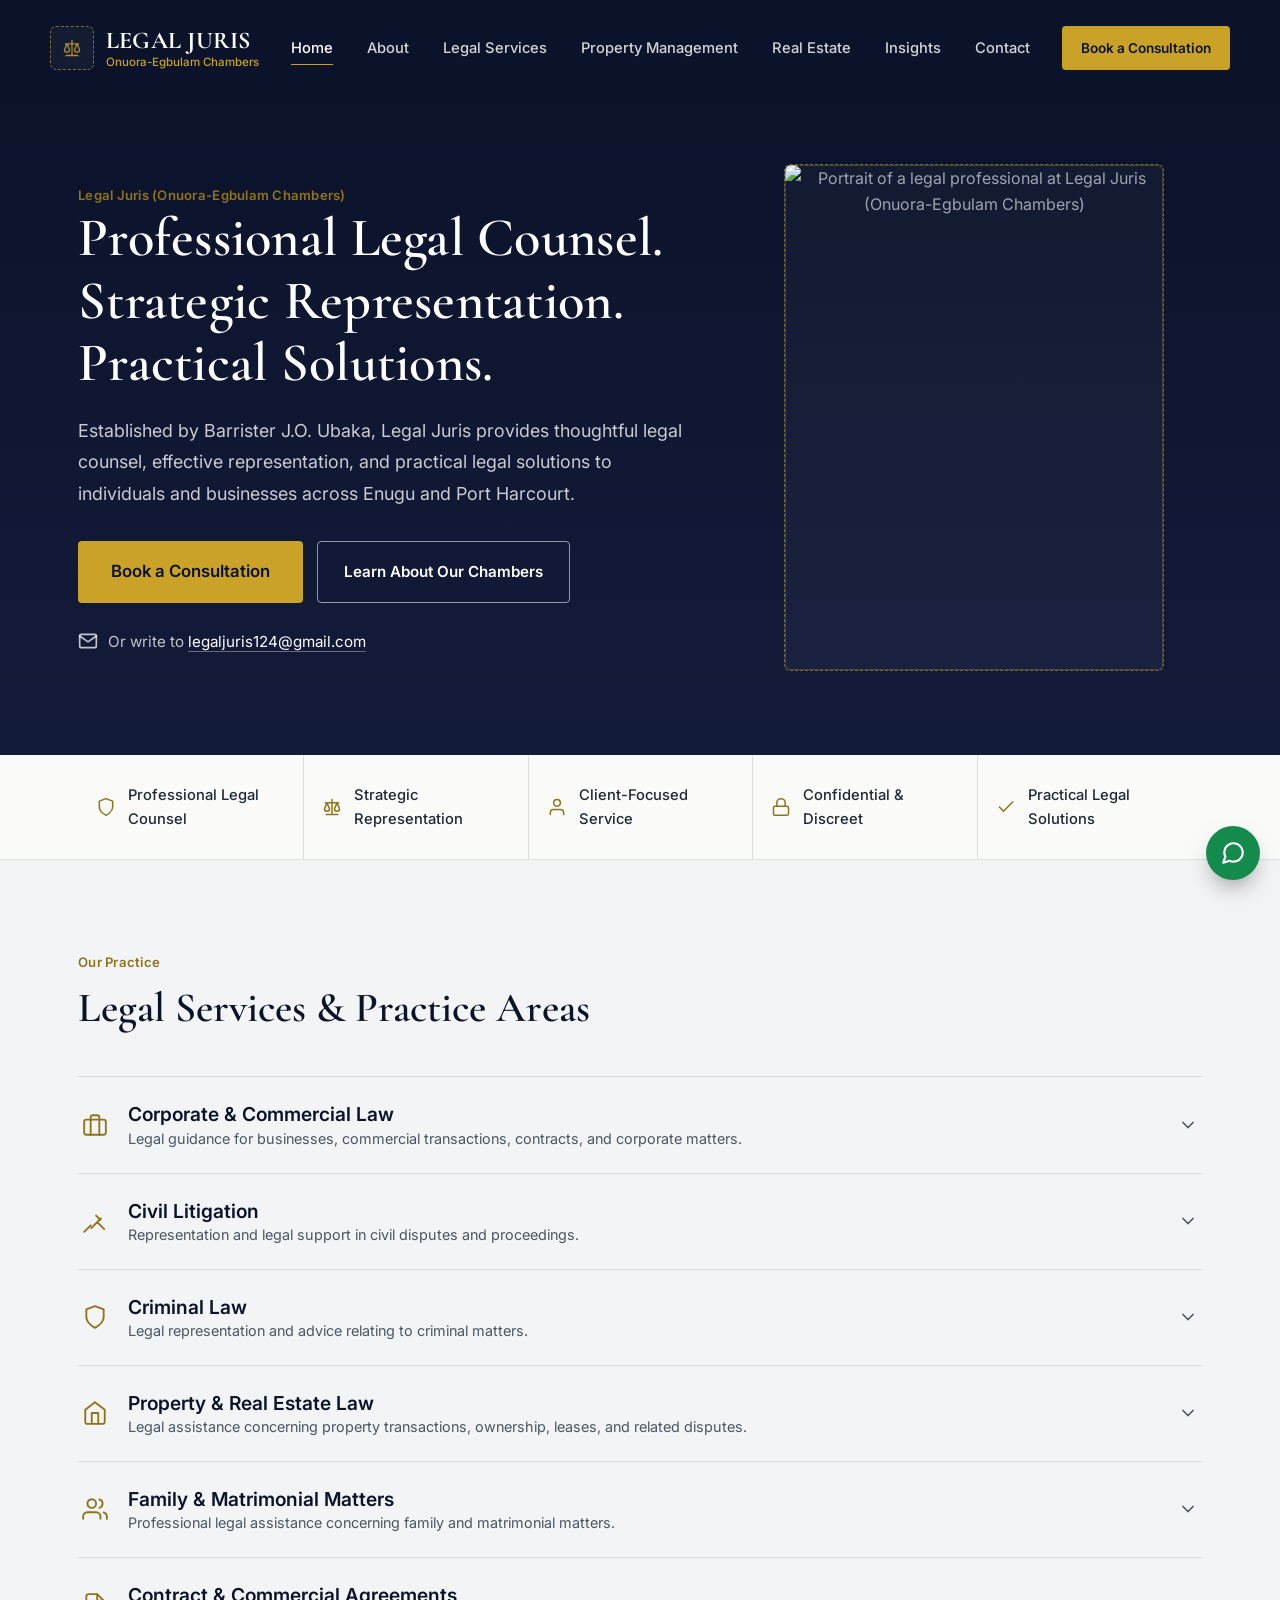
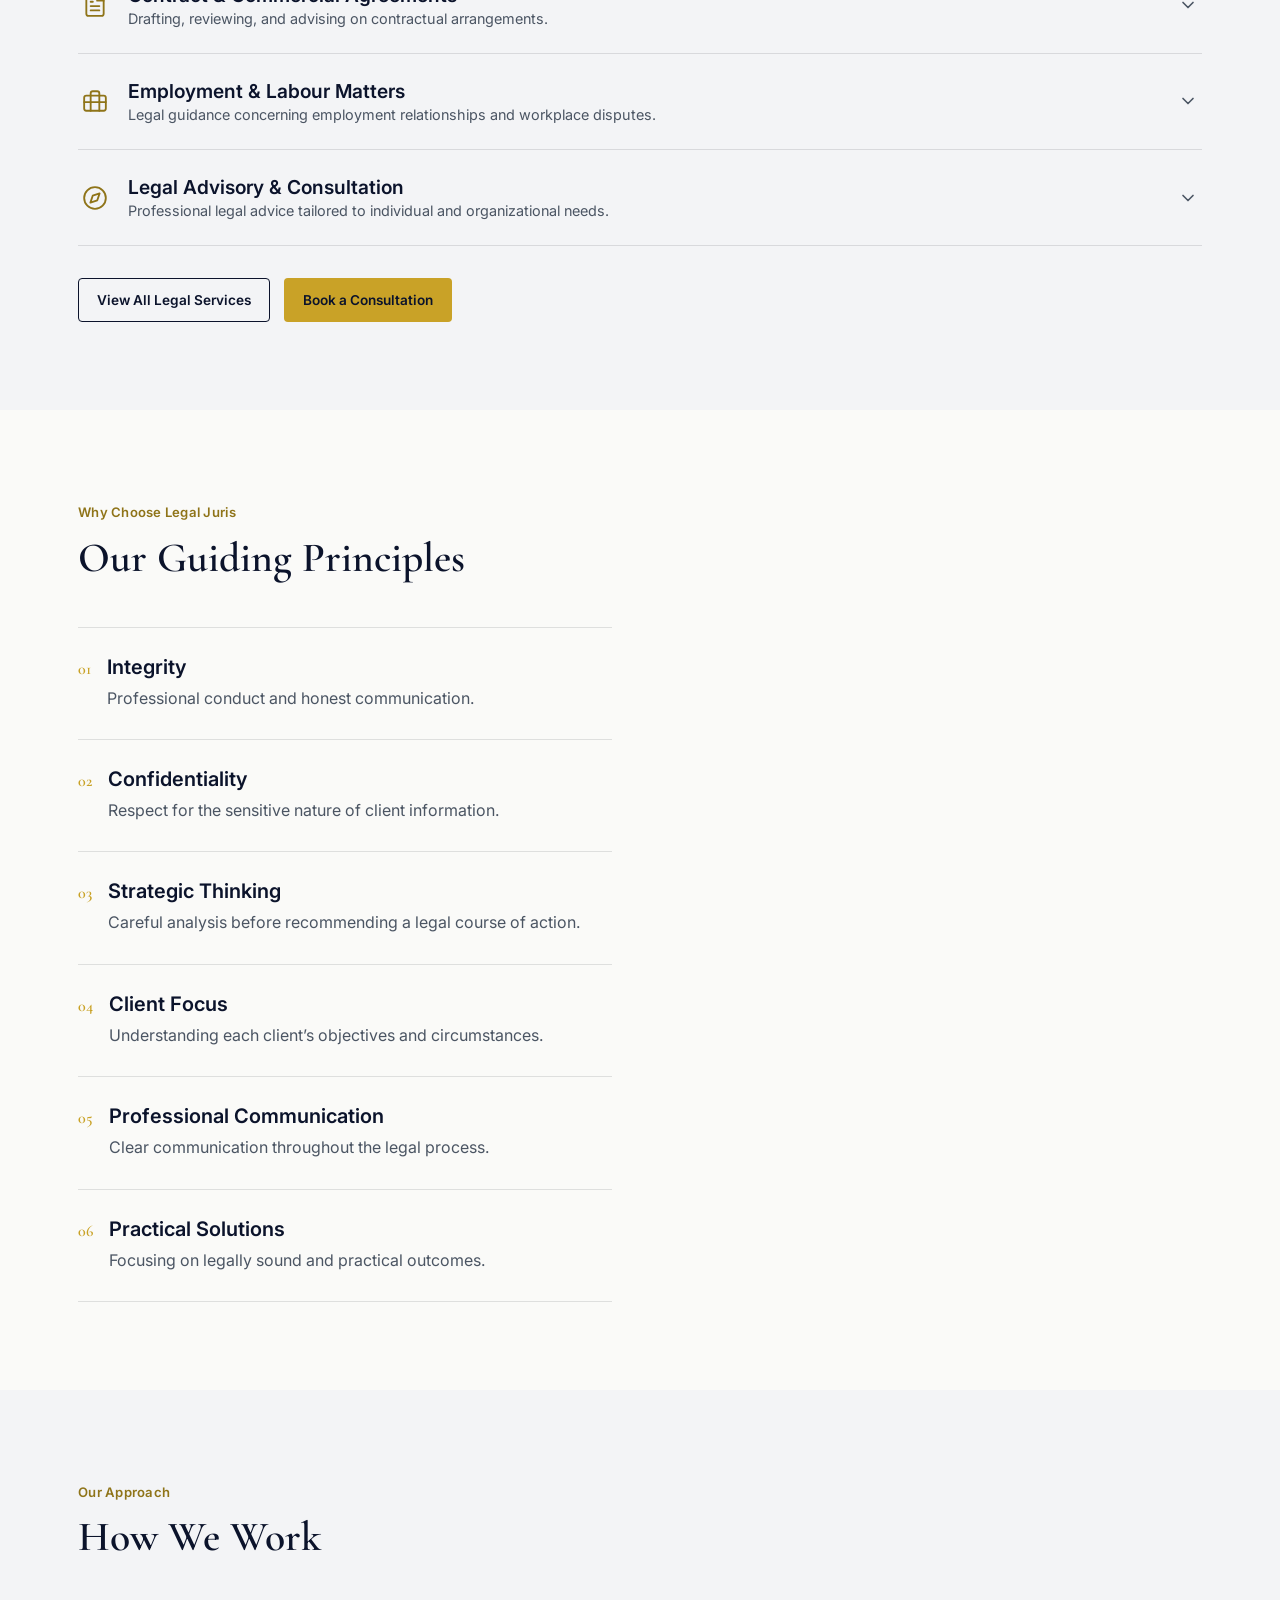
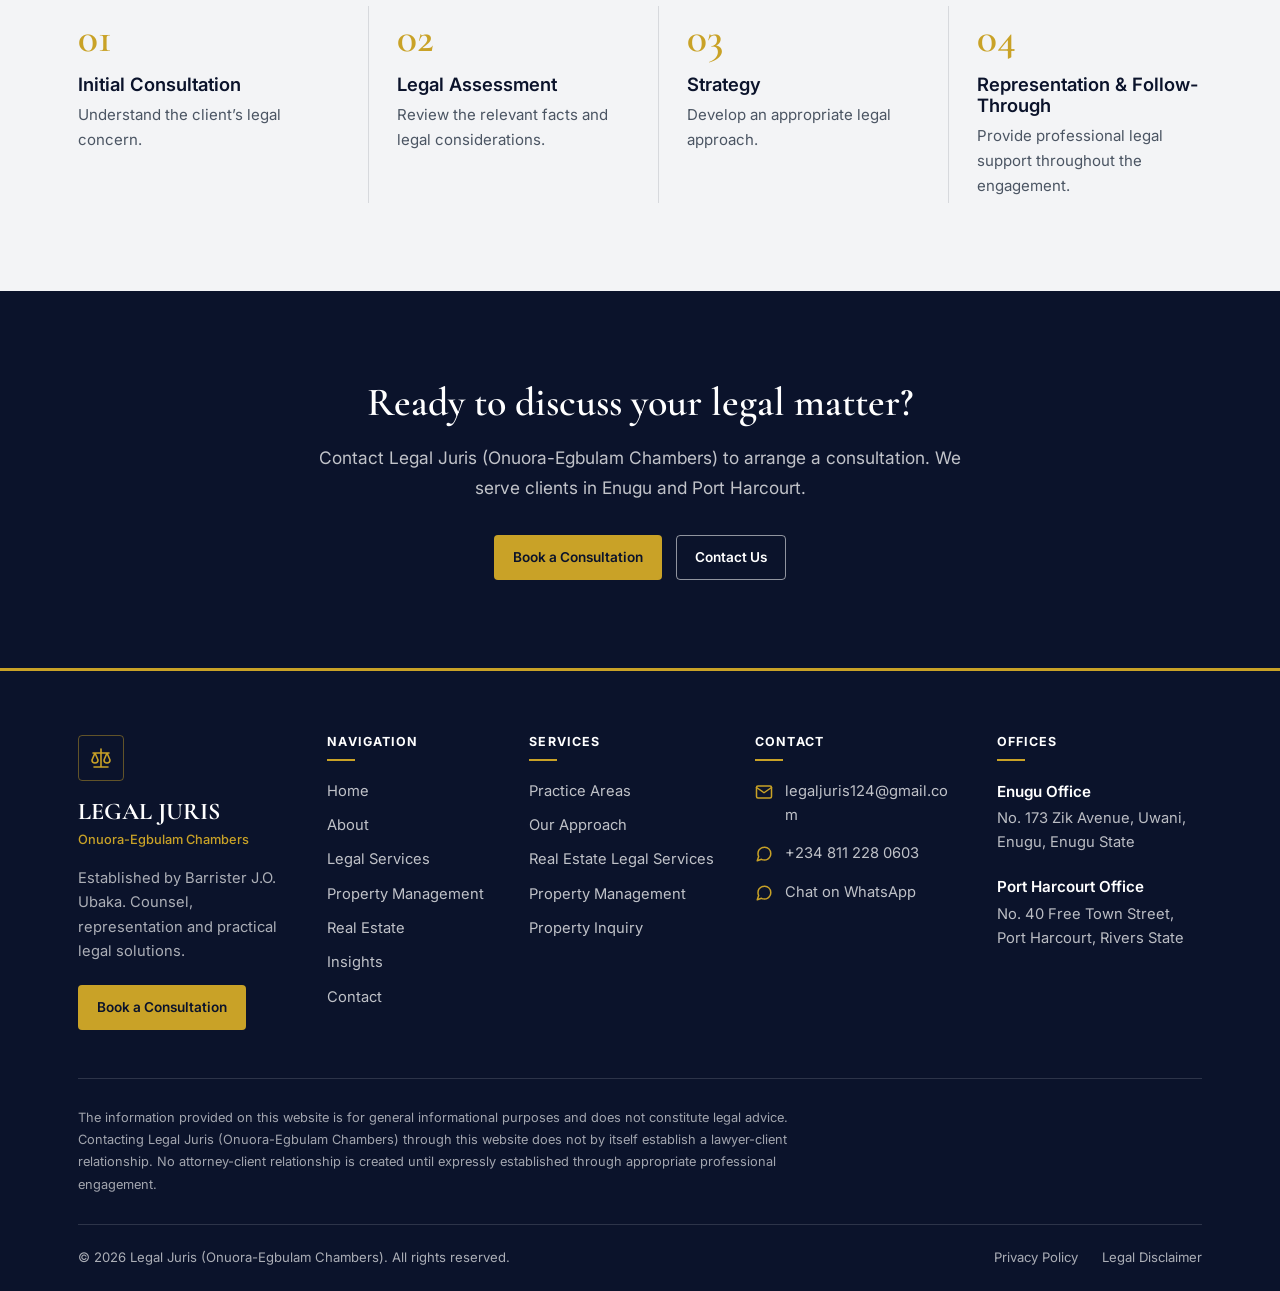
==== index.html @ 04a3dd70 "Initial commit" ====
<!DOCTYPE html>
<html lang="en">
<head>
<meta charset="UTF-8">
<meta name="viewport" content="width=device-width, initial-scale=1.0">
<title>Legal Juris (Onuora-Egbulam Chambers) | Professional Legal Practice by Barrister J.O. Ubaka</title>
<meta name="description" content="Legal Juris (Onuora-Egbulam Chambers), established by Barrister J.O. Ubaka, provides professional legal counsel, strategic representation, and practical legal solutions in Enugu and Port Harcourt.">
<link rel="canonical" href="https://www.example.com/index.html">
<meta property="og:type" content="website">
<meta property="og:title" content="Legal Juris (Onuora-Egbulam Chambers) | Professional Legal Practice">
<meta property="og:description" content="Professional legal counsel, strategic representation, and practical legal solutions. Enugu and Port Harcourt offices.">
<meta property="og:url" content="https://www.example.com/index.html">
<meta property="og:image" content="https://res.cloudinary.com/dtxdhkaqs/image/upload/v1790154562/Barr._J.O_Ubaka_sa1ir5.jpg">
<meta name="theme-color" content="#0B132B">
<link rel="preconnect" href="https://fonts.googleapis.com">
<link rel="preconnect" href="https://fonts.gstatic.com" crossorigin>
<link href="https://fonts.googleapis.com/css2?family=Cormorant+Garamond:wght@500;600;700&family=Inter:wght@400;500;600;700&display=swap" rel="stylesheet">
<link rel="stylesheet" href="styles.css">
</head>
<body data-page="home">

<div id="progress"></div>
<div class="page-transition" id="pageTransition"></div>
<a href="#main" class="btn btn-gold" style="position:fixed; left:12px; top:-60px; z-index:300; transition:top .2s;" id="skipLink">Skip to content</a>

<div id="scrim"></div>
<div id="mobileNav" aria-hidden="true">
  <div class="mclose"><button id="mCloseBtn" aria-label="Close menu">
    <svg viewBox="0 0 24 24" fill="none" stroke="currentColor" stroke-width="2" stroke-linecap="round"><path d="M18 6L6 18M6 6l12 12"/></svg>
  </button></div>
  <nav aria-label="Mobile">
    <a href="index.html" class="mnav-link">Home</a>
    <a href="about.html" class="mnav-link">About</a>
    <a href="legal-services.html" class="mnav-link">Legal Services</a>
    <a href="property-management.html" class="mnav-link">Property Management</a>
    <a href="real-estate.html" class="mnav-link">Real Estate</a>
    <a href="insights.html" class="mnav-link">Insights</a>
    <a href="contact.html" class="mnav-link">Contact</a>
  </nav>
  <a href="contact.html#consultation" class="btn btn-gold btn-block mnav-link">Book a Consultation</a>
</div>

<header id="siteHeader">
  <div class="wrap bar">
    <a href="index.html" class="brand" aria-label="Legal Juris home">
      
      <span class="brand-logo-slot" role="img" aria-label="Chambers logo placeholder">

        <svg viewBox="0 0 24 24" fill="none" stroke="currentColor" stroke-width="1.6" stroke-linecap="round" stroke-linejoin="round" aria-hidden="true"><path d="M12 3v18M5 21h14M4 7h16M6 7l-3 7a3 3 0 0 0 6 0zM18 7l-3 7a3 3 0 0 0 6 0z"/></svg>
      </span>
      <span class="brand-text">
        <span class="name">LEGAL JURIS</span>
        <span class="sub">Onuora-Egbulam Chambers</span>
      </span>
    </a>
    <nav class="primary-nav" aria-label="Main">
      <a href="index.html" data-nav="home">Home</a>
      <a href="about.html" data-nav="about">About</a>
      <a href="legal-services.html" data-nav="practice-areas">Legal Services</a>
      <a href="property-management.html" data-nav="property-management">Property Management</a>
      <a href="real-estate.html" data-nav="real-estate">Real Estate</a>
      <a href="insights.html" data-nav="insights">Insights</a>
      <a href="contact.html" data-nav="contact">Contact</a>
    </nav>
    <div class="header-cta">
      <a href="contact.html#consultation" class="btn btn-gold btn-sm">Book a Consultation</a>
    </div>
    <button class="hamburger" id="menuBtn" aria-label="Open menu" aria-expanded="false" aria-controls="mobileNav">
      <svg viewBox="0 0 24 24" fill="none" stroke="currentColor" stroke-width="2" stroke-linecap="round"><path d="M3 12h18M3 6h18M3 18h18"/></svg>
    </button>
  </div>
</header>

<main id="main" tabindex="-1">

  <!-- ============ HERO ============ -->
  <section class="hero" id="home">
    <div class="wrap">
      <div class="hero-content">
        <span class="eyebrow">Legal Juris (Onuora-Egbulam Chambers)</span>
        <h1>Professional Legal Counsel. Strategic Representation. Practical Solutions.</h1>
        <p class="lede">Established by Barrister J.O. Ubaka, Legal Juris provides thoughtful legal counsel, effective representation, and practical legal solutions to individuals and businesses across Enugu and Port Harcourt.</p>
        <div class="actions">
          <a href="contact.html#consultation" class="btn btn-gold btn-lg">Book a Consultation</a>
          <a href="about.html" class="btn btn-line-light">Learn About Our Chambers</a>
        </div>
        <div class="email-line">
          <svg class="icon" viewBox="0 0 24 24" fill="none" stroke="currentColor" stroke-width="2" stroke-linecap="round" stroke-linejoin="round" aria-hidden="true"><path d="M4 4h16a2 2 0 0 1 2 2v12a2 2 0 0 1-2 2H4a2 2 0 0 1-2-2V6a2 2 0 0 1 2-2z"/><path d="M22 6l-10 7L2 6"/></svg>
          <span>Or write to <a href="mailto:legaljuris124@gmail.com">legaljuris124@gmail.com</a></span>
        </div>
      </div>
      <div class="hero-photo">
        <div class="img-slot" role="img" aria-label="Barrister J.O. Ubaka, Principal Counsel, Legal Juris (Onuora-Egbulam Chambers)">
          <img class="hero-img-lady" src="https://res.cloudinary.com/dtxdhkaqs/image/upload/v1790184445/worker_LegalJ_xxggm1.jpg" alt="Portrait of a legal professional at Legal Juris (Onuora-Egbulam Chambers)" loading="lazy">
        </div>
      </div>
    </div>
  </section>

  <!-- ============ TRUST STRIP ============ -->
  <section class="trust">
    <div class="wrap"></div>
  </section>

  <!-- ============ PRACTICE AREAS ============ -->
  <section class="section-pad bg-alt">
    <div class="wrap">
      <div class="section-head">
        <span class="eyebrow">Our Practice</span>
        <h2>Legal Services & Practice Areas</h2>
      </div>
      <div class="practice-list">
        <div id="practiceList"></div>
      </div>
      <div class="direct-cta" style="margin-top:32px;">
        <a href="legal-services.html" class="btn btn-line-dark btn-sm">View All Legal Services</a>
        <a href="contact.html#consultation" class="btn btn-gold btn-sm">Book a Consultation</a>
      </div>
    </div>
  </section>

  <!-- ============ WHY CHOOSE US ============ -->
  <section class="section-pad">
    <div class="wrap">
      <div class="section-head">
        <span class="eyebrow">Why Choose Legal Juris</span>
        <h2>Our Guiding Principles</h2>
      </div>
      <div class="principles">
        <div id="principlesList"></div>
      </div>
    </div>
  </section>

  <!-- ============ OUR APPROACH ============ -->
  <section class="section-pad bg-alt">
    <div class="wrap">
      <div class="section-head">
        <span class="eyebrow">Our Approach</span>
        <h2>How We Work</h2>
      </div>
      <div class="approach-row" id="approachRow"></div>
    </div>
  </section>

  <!-- ============ CTA BAND ============ -->
  <section class="cta-band section-pad">
    <div class="wrap">
      <h2>Ready to discuss your legal matter?</h2>
      <p class="lede">Contact Legal Juris (Onuora-Egbulam Chambers) to arrange a consultation. We serve clients in Enugu and Port Harcourt.</p>
      <div class="actions">
        <a href="contact.html#consultation" class="btn btn-gold btn-sm">Book a Consultation</a>
        <a href="contact.html" class="btn btn-line-light btn-sm">Contact Us</a>
      </div>
    </div>
  </section>

</main>

<footer aria-labelledby="footerHeading">
  <h2 id="footerHeading" class="sr-only">Legal Juris footer</h2>
  <div class="wrap">
    <div class="footer-grid">

      <div class="f-brand">
        <div class="footer-logo-slot" aria-hidden="true">
          <svg viewBox="0 0 24 24" fill="none" stroke="currentColor" stroke-width="1.6" stroke-linecap="round" stroke-linejoin="round" aria-hidden="true"><path d="M12 3v18M5 21h14M4 7h16M6 7l-3 7a3 3 0 0 0 6 0zM18 7l-3 7a3 3 0 0 0 6 0z"/></svg>
        </div>
        <p class="fname">LEGAL JURIS</p>
        <p class="fsub">Onuora-Egbulam Chambers</p>
        <p class="est">Established by Barrister J.O. Ubaka. Counsel, representation and practical legal solutions.</p>
        <a href="contact.html#consultation" class="btn btn-gold btn-sm">Book a Consultation</a>
      </div>

      <nav class="f-nav" aria-label="Footer navigation">
        <h3 class="fhead">Navigation</h3>
        <ul class="footer-links">
          <li><a href="index.html">Home</a></li>
          <li><a href="about.html">About</a></li>
          <li><a href="legal-services.html">Legal Services</a></li>
          <li><a href="property-management.html">Property Management</a></li>
          <li><a href="real-estate.html">Real Estate</a></li>
          <li><a href="insights.html">Insights</a></li>
          <li><a href="contact.html">Contact</a></li>
        </ul>
      </nav>

      <nav class="f-services" aria-label="Services">
        <h3 class="fhead">Services</h3>
        <ul class="footer-links">
          <li><a href="legal-services.html#practice-areas">Practice Areas</a></li>
          <li><a href="legal-services.html#approach">Our Approach</a></li>
          <li><a href="real-estate.html#real-estate">Real Estate Legal Services</a></li>
          <li><a href="property-management.html#property-management">Property Management</a></li>
          <li><a href="property-management.html#pm-inquiry">Property Inquiry</a></li>
        </ul>
      </nav>

      <div class="f-contact">
        <h3 class="fhead">Contact</h3>
        <p class="footer-contact-item">
          <svg class="icon" viewBox="0 0 24 24" fill="none" stroke="currentColor" stroke-width="2" stroke-linecap="round" stroke-linejoin="round" aria-hidden="true"><path d="M4 4h16a2 2 0 0 1 2 2v12a2 2 0 0 1-2 2H4a2 2 0 0 1-2-2V6a2 2 0 0 1 2-2z"/><path d="M22 6l-10 7L2 6"/></svg>
          <a href="mailto:legaljuris124@gmail.com">legaljuris124@gmail.com</a>
        </p>
        <p class="footer-contact-item">
          <svg class="icon" viewBox="0 0 24 24" fill="none" stroke="currentColor" stroke-width="2" stroke-linecap="round" stroke-linejoin="round" aria-hidden="true"><path d="M21 11.5a8.38 8.38 0 0 1-.9 3.8 8.5 8.5 0 0 1-7.6 4.7 8.38 8.38 0 0 1-3.8-.9L3 21l1.9-5.7a8.38 8.38 0 0 1-.9-3.8 8.5 8.5 0 0 1 4.7-7.6 8.38 8.38 0 0 1 3.8-.9h.5a8.48 8.48 0 0 1 8 8v.5z"/></svg>
          <a href="tel:+2348112280603">+234 811 228 0603</a>
        </p>
        <p class="footer-contact-item">
          <svg class="icon" viewBox="0 0 24 24" fill="none" stroke="currentColor" stroke-width="2" stroke-linecap="round" stroke-linejoin="round" aria-hidden="true"><path d="M21 11.5a8.38 8.38 0 0 1-.9 3.8 8.5 8.5 0 0 1-7.6 4.7 8.38 8.38 0 0 1-3.8-.9L3 21l1.9-5.7a8.38 8.38 0 0 1-.9-3.8 8.5 8.5 0 0 1 4.7-7.6 8.38 8.38 0 0 1 3.8-.9h.5a8.48 8.48 0 0 1 8 8v.5z"/></svg>
          <a href="https://wa.me/2348112280603?text=Hello%20Legal%20Juris%2C%20I%20would%20like%20to%20make%20a%20legal%20enquiry." target="_blank" rel="noopener">Chat on WhatsApp<span class="sr-only"> (opens in a new tab)</span></a>
        </p>
      </div>

      <div class="f-offices">
        <h3 class="fhead">Offices</h3>
        <div class="footer-office">
          <strong>Enugu Office</strong>
          <address>No. 173 Zik Avenue, Uwani,<br>Enugu, Enugu State</address>
        </div>
        <div class="footer-office">
          <strong>Port Harcourt Office</strong>
          <address>No. 40 Free Town Street,<br>Port Harcourt, Rivers State</address>
        </div>
      </div>

    </div>

    <p class="footer-disclaimer">The information provided on this website is for general informational purposes and does not constitute legal advice. Contacting Legal Juris (Onuora-Egbulam Chambers) through this website does not by itself establish a lawyer-client relationship. No attorney-client relationship is created until expressly established through appropriate professional engagement.</p>

    <div class="footer-bottom">
      <span>&copy; <span id="yr">2026</span> Legal Juris (Onuora-Egbulam Chambers). All rights reserved.</span>
      <span class="flinks"><a href="#" data-toast="Privacy Policy coming soon.">Privacy Policy</a><a href="#" data-toast="Legal Disclaimer coming soon.">Legal Disclaimer</a></span>
    </div>
  </div>
</footer>

<a href="https://wa.me/2348112280603?text=Hello%20Legal%20Juris%2C%20I%20would%20like%20to%20make%20a%20legal%20enquiry." target="_blank" rel="noopener" class="fab" aria-label="Chat on WhatsApp (opens in a new tab)">
  <svg viewBox="0 0 24 24" fill="none" stroke="currentColor" stroke-width="2" stroke-linecap="round" stroke-linejoin="round" aria-hidden="true"><path d="M21 11.5a8.38 8.38 0 0 1-.9 3.8 8.5 8.5 0 0 1-7.6 4.7 8.38 8.38 0 0 1-3.8-.9L3 21l1.9-5.7a8.38 8.38 0 0 1-.9-3.8 8.5 8.5 0 0 1 4.7-7.6 8.38 8.38 0 0 1 3.8-.9h.5a8.48 8.48 0 0 1 8 8v.5z"/></svg>
</a>
<button id="toTop" aria-label="Back to top">
  <svg viewBox="0 0 24 24" fill="none" stroke="currentColor" stroke-width="2.2" stroke-linecap="round" stroke-linejoin="round"><path d="M12 19V5M5 12l7-7 7 7"/></svg>
</button>

<div id="toastRoot" aria-live="polite"></div>

<script src="script.js"></script>
</body>
</html>
---- styles.css ----
/* =========================================================
     TOKENS
     ========================================================= */
  :root{
    --navy:#0B132B;
    --navy-2:#131B3A;
    --charcoal:#1F2937;
    --gold:#C9A227;
    --gold-dim:#8f7419;
    --gold-wash:rgba(201,162,39,.12);
    --bg:#FAFAF8;
    --bg-2:#F3F4F6;
    --ink:#111827;
    --ink-soft:#4B5563;
    --white:#FFFFFF;
    --line:rgba(17,24,39,.12);
    --line-on-navy:rgba(255,255,255,.14);
    --shadow:0 18px 40px -22px rgba(11,19,43,.35);
    --radius:4px;
    --maxw:1180px;
    --serif:'Cormorant Garamond', 'Georgia', serif;
    --sans:'Inter', -apple-system, BlinkMacSystemFont, 'Segoe UI', sans-serif;
  }

  /* =========================================================
     RESET & BASE
     ========================================================= */
  *,*::before,*::after{ box-sizing:border-box; }
  html{ scroll-behavior:smooth; }
  body{
    margin:0; background:var(--bg); color:var(--ink); font-family:var(--sans);
    font-size:16px; line-height:1.65; overflow-x:hidden; -webkit-font-smoothing:antialiased;
  }
  img{ max-width:100%; display:block; }
  h1,h2,h3,h4{ font-family:var(--serif); color:var(--navy); font-weight:600; line-height:1.15; margin:0; }
  p{ margin:0; }
  a{ color:inherit; text-decoration:none; }
  ul{ margin:0; padding:0; list-style:none; }
  button{ font-family:inherit; cursor:pointer; }
  input,select,textarea{ font-family:inherit; font-size:1rem; }

  :focus-visible{ outline:2px solid var(--gold); outline-offset:3px; }

  .wrap{ max-width:var(--maxw); margin:0 auto; padding:0 28px; }
  section{ scroll-margin-top:88px; }

  .eyebrow{ font-size:.82rem; color:var(--gold-dim); font-weight:600; letter-spacing:.02em; }
  .lede{ color:var(--ink-soft); font-size:1.08rem; max-width:62ch; line-height:1.75; }
  .hairline{ height:1px; background:var(--line); border:0; margin:0; }
  .rule-gold{ width:52px; height:2px; background:var(--gold); border:0; margin:0; }

  .section-head{ max-width:640px; margin-bottom:44px; }
  .section-head h2{ font-size:clamp(1.9rem,3.4vw,2.6rem); margin-top:10px; }
  .section-pad{ padding:88px 0; }
  .bg-alt{ background:var(--bg-2); }

  /* Buttons */
  .btn{
    display:inline-flex; align-items:center; justify-content:center; gap:9px;
    padding:14px 26px; font-size:.95rem; font-weight:600; border-radius:var(--radius);
    border:1.5px solid transparent; transition:background-color .18s ease, color .18s ease, border-color .18s ease, transform .12s ease;
    white-space:nowrap;
  }
  .btn:active{ transform:translateY(1px); }
  .btn-gold{ background:var(--gold); color:var(--navy); }
  .btn-gold:hover{ background:#dcb43a; }
  .btn-line-light{ border-color:rgba(255,255,255,.55); color:var(--white); }
  .btn-line-light:hover{ background:rgba(255,255,255,.08); border-color:var(--white); }
  .btn-line-dark{ border-color:var(--navy); color:var(--navy); }
  .btn-line-dark:hover{ background:var(--navy); color:var(--white); }
  .btn-navy{ background:var(--navy); color:var(--white); }
  .btn-navy:hover{ background:var(--navy-2); }
  .btn-sm{ padding:10px 18px; font-size:.85rem; }
  .btn-lg{ padding:16px 32px; font-size:1.05rem; }
  .btn-block{ width:100%; }

  /* Icons (inline SVG, thin line style) */
  .icon{ width:20px; height:20px; flex:none; }
  .icon-lg{ width:26px; height:26px; }

  /* =========================================================
     SCROLL PROGRESS
     ========================================================= */
  #progress{ position:fixed; top:0; left:0; height:3px; background:var(--gold); width:0%; z-index:200; transition:width .1s linear; }

  /* =========================================================
     HEADER
     ========================================================= */
  header{
    position:sticky; top:0; z-index:100; background:var(--navy); transition:box-shadow .25s ease;
    min-height:100px;
  }
  header .bar{ display:flex; align-items:center; justify-content:space-between; padding:26px 0; transition:padding .25s ease; }
  header.scrolled{ box-shadow:0 8px 28px -14px rgba(0,0,0,.4); }
  header.scrolled .bar{ padding:14px 0; }

  .brand{ display:flex; align-items:center; gap:12px; line-height:1.1; }
  .brand-text{ display:flex; flex-direction:column; }
  .brand-logo-slot{
    width:44px; height:44px; flex:none; border:1.5px dashed rgba(201,162,39,.6); border-radius:6px;
    display:flex; align-items:center; justify-content:center; background:rgba(255,255,255,.04);
  }
  .brand-logo-slot svg{ width:20px; height:20px; color:var(--gold); opacity:.85; }
  .brand .name{ font-family:var(--serif); font-weight:700; font-size:1.5rem; color:var(--white); letter-spacing:.01em; }
  .brand .sub{ font-size:.72rem; color:var(--gold); margin-top:2px; font-weight:500; }

  nav.primary-nav{ display:none; align-items:center; gap:6px; }
  nav.primary-nav a{
    padding:10px 14px; font-size:.92rem; font-weight:500; color:rgba(255,255,255,.82); border-radius:3px; position:relative;
  }
  nav.primary-nav a:hover{ color:var(--white); }
  nav.primary-nav a.active{ color:var(--white); }
  nav.primary-nav a.active::after{ content:""; position:absolute; left:14px; right:14px; bottom:5px; height:1.5px; background:var(--gold); }

  .header-cta{ display:none; align-items:center; gap:12px; }

  .hamburger{
    display:flex; align-items:center; justify-content:center; width:42px; height:42px;
    background:transparent; border:1.5px solid rgba(255,255,255,.35); border-radius:3px; color:var(--white);
  }
  .hamburger svg{ width:20px; height:20px; }

  @media (min-width:1000px){
    nav.primary-nav{ display:flex; }
    .header-cta{ display:flex; }
    .hamburger{ display:none; }
  }

  /* Mobile nav panel */
  #mobileNav{
    position:fixed; inset:0 0 0 auto; width:min(340px,86vw); background:var(--navy); z-index:150;
    transform:translateX(100%); transition:transform .3s ease; padding:28px 26px; overflow-y:auto;
  }
  #mobileNav.open{ transform:translateX(0); }
  #mobileNav .mclose{ display:flex; justify-content:flex-end; }
  #mobileNav .mclose button{ background:none; border:0; color:var(--white); width:38px; height:38px; }
  #mobileNav a{ display:block; padding:16px 2px; color:var(--white); font-size:1.05rem; border-bottom:1px solid var(--line-on-navy); }
  #mobileNav a.btn{ display:flex; margin-top:22px; padding:14px 26px; border-bottom:0; font-size:.95rem; }
  #mobileNav a.btn-gold{ color:var(--navy); }
  #scrim{ position:fixed; inset:0; background:rgba(11,19,43,.55); z-index:140; opacity:0; pointer-events:none; transition:opacity .25s ease; }
  #scrim.show{ opacity:1; pointer-events:auto; }

  /* =========================================================
     HERO
     ========================================================= */
  .hero{
    background:linear-gradient(180deg, var(--navy) 0%, var(--navy-2) 100%);
    color:var(--white); padding:64px 0 84px;
  }
  .hero .wrap{ display:grid; grid-template-columns:1fr; gap:52px; align-items:center; }
  .hero h1{ color:var(--white); font-size:clamp(2.3rem,5vw,3.4rem); letter-spacing:.005em; }
  .hero .lede{ color:rgba(255,255,255,.78); margin-top:20px; font-size:1.12rem; }
  .hero .actions{ display:flex; flex-wrap:wrap; gap:14px; margin-top:32px; }
  .hero .email-line{ margin-top:26px; display:flex; align-items:center; gap:10px; color:rgba(255,255,255,.75); font-size:.95rem; }
  .hero .email-line a{ color:var(--white); border-bottom:1px solid rgba(255,255,255,.35); }
  .hero .email-line a:hover{ border-color:var(--gold); color:var(--gold); }

  .img-slot{
    border:1.5px dashed rgba(201,162,39,.55); border-radius:6px; background:rgba(255,255,255,.03);
    display:flex; align-items:center; justify-content:center; text-align:center; padding:32px;
    color:rgba(255,255,255,.6);
  }
  .hero .img-slot{ aspect-ratio:3/4; max-width:380px; margin:0 auto; position:relative; padding:0; display:block; }
  .hero .img-slot::before{ content:""; position:absolute; inset:0; border:1px solid rgba(201,162,39,.3); border-radius:6px; pointer-events:none; }
  .hero .img-slot > img{ width:100%; height:100%; object-fit:cover; object-position:center; display:block; border-radius:6px; }

  .img-slot .slot-label{ font-family:var(--serif); font-size:1.15rem; font-weight:600; color:var(--gold); }
  .img-slot .slot-sub{ font-size:.82rem; margin-top:10px; max-width:24ch; line-height:1.5; }
  .img-slot .icon-lg{ margin:0 auto 12px; color:var(--gold); opacity:.85; }

  @media (min-width:860px){
    .hero .wrap{ grid-template-columns:1.15fr .85fr; }
  }

  /* =========================================================
     TRUST STRIP
     ========================================================= */
  .trust{ background:var(--bg); border-bottom:1px solid var(--line); }
  .trust .wrap{ display:grid; grid-template-columns:1fr; }
  .trust-item{ display:flex; align-items:center; gap:12px; padding:24px 0; }
  .trust-item .icon{ color:var(--gold-dim); }
  .trust-item span{ font-size:.92rem; font-weight:500; color:var(--charcoal); }
  @media (min-width:760px){
    .trust .wrap{ grid-template-columns:repeat(5,1fr); }
    .trust-item{ padding:28px 18px; border-left:1px solid var(--line); justify-content:flex-start; }
    .trust-item:first-child{ border-left:0; }
  }

  /* =========================================================
      ABOUT — with beautifully framed bookshelf image
      ========================================================= */
  .about-grid{ display:grid; grid-template-columns:1fr; gap:48px; align-items:center; }

  .about-photo{
    position:relative;
    max-width:360px;
    width:100%;
    margin:0 auto;
    isolation:isolate;
  }

  /* Modern gold frame — centered around the image */
  .about-photo::before{
    content:"";
    position:absolute;
    inset:16px;
    border:1px solid var(--gold);
    border-radius:12px;
    z-index:0;
    pointer-events:none;
    transition:transform .5s cubic-bezier(.2,.7,.2,1), box-shadow .5s ease;
    box-shadow: 0 8px 24px -8px rgba(201,162,39,.2);
  }
  .about-photo:hover::before{
    transform:translate(-5px, -5px);
    box-shadow:0 12px 32px -10px rgba(201,162,39,.3);
  }

  /* Subtle serif "LJ" monogram centered behind the image */
  .about-photo::after{
    content:"LJ";
    position:absolute;
    inset:0;
    display:flex;
    align-items:center;
    justify-content:center;
    font-family:var(--serif);
    font-size:10rem;
    font-weight:700;
    color:var(--gold);
    opacity:.04;
    letter-spacing:-.05em;
    line-height:1;
    z-index:0;
    pointer-events:none;
    user-select:none;
  }

  .about-photo .img-slot{
    position:relative;
    z-index:1;
    aspect-ratio:4/5;
    padding:0;
    border:2px solid rgba(255,255,255,.1);
    background:var(--navy);
    overflow:hidden;
    border-radius:6px;
    box-shadow:
      0 1px 0 rgba(255,255,255,.5) inset,
      0 30px 60px -35px rgba(11,19,43,.55),
      0 10px 24px -16px rgba(11,19,43,.4);
  }

  .about-photo .img-slot img{
    width:100%;
    height:100%;
    object-fit:cover;
    object-position:center;
    display:block;
    transition:transform .8s cubic-bezier(.2,.7,.2,1);
    filter:saturate(1.05) contrast(1.03);
  }
  .about-photo:hover .img-slot img{
    transform:scale(1.04);
  }

  /* Modern gradient hairline inset frame */
  .about-photo .img-slot::before{
    content:"";
    position:absolute;
    inset:0;
    border:1px solid;
    border-image:linear-gradient(135deg, rgba(201,162,39,.45) 0%, rgba(201,162,39,.1) 50%, rgba(201,162,39,.45) 100%) 1;
    border-radius:5px;
    pointer-events:none;
    z-index:3;
  }

  /* Soft gold gradient at the bottom for premium depth */
  .about-photo .img-slot::after{
    content:"";
    position:absolute;
    inset:auto 0 0 0;
    height:36%;
    background:linear-gradient(180deg, rgba(11,19,43,0) 0%, rgba(11,19,43,.42) 100%);
    pointer-events:none;
    z-index:2;
  }

  @media (max-width:640px){
    .about-photo::before{ inset:14px; }
    .about-photo::after{ font-size:7rem; }
  }

  .about-copy .lede{ margin-top:18px; }
  .quality-row{ display:flex; flex-wrap:wrap; gap:0 26px; margin-top:28px; }
  .quality-row span{ font-size:.88rem; font-weight:600; color:var(--charcoal); padding:8px 0; position:relative; }
  .quality-row span:not(:last-child)::after{ content:"·"; color:var(--gold); margin-left:26px; position:absolute; }

  @media (min-width:900px){
    .about-grid{ grid-template-columns:.9fr 1.1fr; gap:80px; }
  }

  /* =========================================================
     PRINCIPAL COUNSEL — portrait of Barrister J.O. Ubaka
     ========================================================= */
  .principal-grid{ display:grid; grid-template-columns:1fr; gap:56px; align-items:center; }

  .principal-photo{
    position:relative;
    max-width:340px;
    width:100%;
    margin:0 auto;
    isolation:isolate;
  }

  /* Gold arch outline behind the portrait */
  .principal-photo::before{
    content:"";
    position:absolute;
    inset:-16px;
    border:1.5px solid rgba(201,162,39,.6);
    border-radius:50% 50% 8px 8px / 14% 14% 8px 8px;
    z-index:0;
    pointer-events:none;
  }

  /* Gold accent bar under the portrait */
  .principal-photo::after{
    content:"";
    position:absolute;
    left:50%; bottom:-30px;
    transform:translateX(-50%);
    width:52px; height:2px;
    background:var(--gold);
    z-index:2;
  }

  .principal-photo .img-slot{
    position:relative;
    z-index:1;
    aspect-ratio:3/4;
    padding:0;
    border:0;
    background:var(--navy);
    overflow:hidden;
    border-radius:50% 50% 6px 6px / 12% 12% 6px 6px;
    box-shadow:
      0 40px 70px -35px rgba(11,19,43,.55),
      0 15px 30px -18px rgba(11,19,43,.35);
  }

  .principal-photo .img-slot img{
    width:100%;
    height:100%;
    object-fit:cover;
    object-position:center;
    display:block;
    transition:transform 1s cubic-bezier(.2,.7,.2,1);
  }
  .principal-photo:hover .img-slot img{
    transform:scale(1.04);
  }

  /* Soft navy gradient at the bottom for depth */
  .principal-photo .img-slot::after{
    content:"";
    position:absolute;
    inset:auto 0 0 0;
    height:34%;
    background:linear-gradient(180deg, rgba(11,19,43,0) 0%, rgba(11,19,43,.3) 100%);
    pointer-events:none;
    z-index:2;
  }

  .principal-copy h3{ font-size:clamp(1.6rem,3vw,2.1rem); }
  .principal-copy .role{ color:var(--gold-dim); font-weight:600; font-size:.95rem; margin-top:6px; display:block; }
  .principal-copy .lede{ margin-top:18px; }
  .principal-tags{ display:flex; flex-wrap:wrap; gap:10px; margin-top:26px; }
  .principal-tags span{
    font-size:.82rem; font-weight:600; color:var(--navy); border:1px solid var(--line); border-radius:100px; padding:7px 16px;
  }
  @media (min-width:900px){
    .principal-grid{ grid-template-columns:.7fr 1.3fr; gap:64px; }
  }

  /* =========================================================
     PRACTICE AREAS
     ========================================================= */
  .practice-list{ border-top:1px solid var(--line); }
  .practice-item{ border-bottom:1px solid var(--line); }
  .practice-trigger{
    width:100%; background:none; border:0; display:flex; align-items:center; gap:20px;
    padding:26px 4px; text-align:left; color:var(--ink);
  }
  .practice-trigger .icon{ color:var(--gold-dim); flex:none; }
  .practice-trigger .ptxt{ flex:1; }
  .practice-trigger h3{ font-size:1.2rem; font-family:var(--sans); font-weight:600; color:var(--navy); }
  .practice-trigger .pdesc{ font-size:.9rem; color:var(--ink-soft); margin-top:4px; }
  .practice-trigger .chev{ transition:transform .25s ease; color:var(--ink-soft); flex:none; }
  .practice-item.open .practice-trigger .chev{ transform:rotate(180deg); }
  .practice-item.open .practice-trigger h3{ color:var(--gold-dim); }
  .practice-panel{ max-height:0; overflow:hidden; transition:max-height .3s ease; }
  .practice-panel-in{ padding:0 4px 30px 56px; }
  .practice-panel-in p{ color:var(--ink-soft); max-width:62ch; line-height:1.7; }
  .practice-actions{ display:flex; flex-wrap:wrap; gap:12px; margin-top:18px; }

  /* =========================================================
     WHY CHOOSE US
     ========================================================= */
  .principles{ display:grid; grid-template-columns:1fr; }
  .principle{ padding:28px 0; border-top:1px solid var(--line); display:grid; grid-template-columns:1fr; gap:6px; }
  .principle:last-child{ border-bottom:1px solid var(--line); }
  .principle .pnum{ font-family:var(--serif); color:var(--gold); font-size:1rem; font-weight:600; }
  .principle h3{ font-size:1.25rem; font-family:var(--sans); font-weight:600; }
  .principle p{ color:var(--ink-soft); max-width:56ch; }
  @media (min-width:760px){
    .principles{ grid-template-columns:1fr 1fr; column-gap:56px; }
    .principle{ grid-template-columns:auto 1fr; align-items:baseline; column-gap:16px; }
    .principle .pnum{ grid-row:1/3; }
  }

  /* =========================================================
     OUR APPROACH
     ========================================================= */
  .approach-row{ display:grid; grid-template-columns:1fr; gap:0; position:relative; }
  .approach-step{
    padding:34px 0 34px 0; border-top:1px solid var(--line); opacity:0; transform:translateY(14px);
    transition:opacity .55s ease, transform .55s ease;
  }
  .approach-step.in{ opacity:1; transform:none; }
  .approach-step .num{ font-family:var(--serif); font-size:2.6rem; color:var(--gold); font-weight:600; line-height:1; }
  .approach-step h3{ font-size:1.15rem; font-family:var(--sans); font-weight:600; margin-top:14px; }
  .approach-step p{ color:var(--ink-soft); margin-top:8px; font-size:.94rem; }
  @media (min-width:900px){
    .approach-row{ grid-template-columns:repeat(4,1fr); column-gap:36px; }
    .approach-step{ border-top:0; border-left:1px solid var(--line); padding:4px 0 4px 28px; }
    .approach-step:first-child{ border-left:0; padding-left:0; }
  }

  /* =========================================================
     INSIGHTS
     ========================================================= */
  .insights-grid{ display:grid; grid-template-columns:1fr; gap:1px; background:var(--line); border:1px solid var(--line); }
  .insight-card{ background:var(--bg); padding:34px; display:flex; flex-direction:column; }
  .insight-card .kicker{ font-size:.8rem; color:var(--gold-dim); font-weight:600; }
  .insight-card h3{ font-size:1.3rem; margin-top:12px; }
  .insight-card p{ color:var(--ink-soft); margin-top:12px; flex:1; font-size:.94rem; }
  .insight-card .read{ margin-top:20px; font-size:.9rem; font-weight:600; color:var(--navy); border:0; background:none; padding:0; text-align:left; }
  .insight-card .read:hover{ color:var(--gold-dim); }
  @media (min-width:860px){ .insights-grid{ grid-template-columns:repeat(3,1fr); } }

  /* =========================================================
     FAQ
     ========================================================= */
  .faq-item{ border-bottom:1px solid var(--line); }
  .faq-item:first-child{ border-top:1px solid var(--line); }
  .faq-q{
    width:100%; background:none; border:0; display:flex; align-items:center; justify-content:space-between;
    gap:20px; padding:22px 2px; text-align:left; color:var(--navy); font-size:1.02rem; font-weight:600;
  }
  .faq-q .plus{ position:relative; width:18px; height:18px; flex:none; }
  .faq-q .plus::before, .faq-q .plus::after{ content:""; position:absolute; background:var(--gold-dim); }
  .faq-q .plus::before{ left:0; top:8px; width:18px; height:1.6px; }
  .faq-q .plus::after{ left:8px; top:0; width:1.6px; height:18px; transition:transform .25s ease; }
  .faq-item.open .plus::after{ transform:rotate(90deg); }
  .faq-a{ max-height:0; overflow:hidden; transition:max-height .3s ease; }
  .faq-a-in{ padding:0 2px 22px; color:var(--ink-soft); max-width:66ch; line-height:1.7; }

  /* =========================================================
     CONSULTATION CTA BAND
     ========================================================= */
  .cta-band{ background:var(--navy); color:var(--white); text-align:center; }
  .cta-band h2{ color:var(--white); font-size:clamp(1.8rem,3.6vw,2.5rem); max-width:760px; margin:0 auto; }
  .cta-band .lede{ color:rgba(255,255,255,.75); margin:18px auto 0; text-align:center; }
  .cta-band .actions{ display:flex; flex-wrap:wrap; justify-content:center; gap:14px; margin-top:32px; }

  /* =========================================================
     CONSULTATION FORM
     ========================================================= */
  .form-grid{ display:grid; grid-template-columns:1fr; gap:20px; }
  @media (min-width:700px){ .form-grid{ grid-template-columns:1fr 1fr; } .form-grid .full{ grid-column:1/-1; } }
  .field label{ display:block; font-size:.85rem; font-weight:600; color:var(--navy); margin-bottom:7px; }
  .field .req{ color:var(--gold-dim); }
  .field input, .field select, .field textarea{
    width:100%; border:1.5px solid var(--line); border-radius:3px; padding:13px 14px; background:var(--white); color:var(--ink);
  }
  .field input:focus, .field select:focus, .field textarea:focus{ outline:none; border-color:var(--gold); box-shadow:0 0 0 3px var(--gold-wash); }
  .field textarea{ resize:vertical; min-height:110px; }
  .field.error input, .field.error select, .field.error textarea{ border-color:#B91C1C; }
  .field .err-msg{ display:none; font-size:.78rem; color:#B91C1C; margin-top:6px; }
  .field.error .err-msg{ display:block; }
  .form-disclaimer{ font-size:.82rem; color:var(--ink-soft); line-height:1.6; background:var(--bg-2); border-left:3px solid var(--gold); padding:16px 18px; margin-top:8px; }
  .consult-panel{ background:var(--white); border:1px solid var(--line); padding:clamp(28px,4vw,48px); box-shadow:var(--shadow); }

  /* =========================================================
     CONTACT & OFFICES
     ========================================================= */
  .contact-top{ display:grid; grid-template-columns:1fr; gap:40px; margin-bottom:56px; }
  .contact-actions{ display:flex; flex-wrap:wrap; gap:14px; margin-top:22px; }
  @media (min-width:860px){ .contact-top{ grid-template-columns:1fr 1fr; align-items:start; } }

  .contact-form-panel{
    background:var(--white); border:1px solid var(--line); border-top:3px solid var(--gold);
    padding:clamp(26px,4vw,40px); box-shadow:var(--shadow); margin-bottom:48px;
  }
  .contact-form-panel h3{ font-size:1.4rem; }
  .offices{ display:grid; grid-template-columns:1fr; gap:24px; }
  @media (min-width:760px){ .offices{ grid-template-columns:1fr 1fr; } }
  .office-card{ background:var(--white); border:1px solid var(--line); border-top:3px solid var(--gold); padding:32px; }
  .office-card .oicon{ color:var(--gold-dim); }
  .office-card h3{ font-size:1.35rem; margin-top:14px; }
  .office-card address{ font-style:normal; color:var(--ink-soft); margin-top:8px; line-height:1.6; }
  .office-card .actions{ display:flex; flex-wrap:wrap; gap:10px; margin-top:22px; }

  .map-slot{
    margin-top:40px; border:1.5px dashed var(--line); border-radius:4px; background:var(--bg-2);
    padding:48px 24px; text-align:center; color:var(--ink-soft);
  }
  .map-slot .icon-lg{ color:var(--gold-dim); margin:0 auto 10px; }
  .map-slot strong{ display:block; color:var(--navy); font-size:.95rem; }
  .map-slot span{ font-size:.85rem; display:block; margin-top:6px; }

  /* =========================================================
     PROPERTY MANAGEMENT / REAL ESTATE — shared components
     ========================================================= */
  .pm-grid{ display:grid; grid-template-columns:1fr; gap:1px; background:var(--line); border:1px solid var(--line); }
  .pm-card{ background:var(--bg); padding:30px; }
  .pm-card .icon-lg{ color:var(--gold-dim); }
  .pm-card h3{ font-size:1.1rem; font-family:var(--sans); font-weight:600; color:var(--navy); margin-top:14px; }
  .pm-card p{ color:var(--ink-soft); font-size:.92rem; margin-top:8px; line-height:1.65; }
  @media (min-width:700px){ .pm-grid{ grid-template-columns:repeat(2,1fr); } }
  @media (min-width:1000px){ .pm-grid{ grid-template-columns:repeat(3,1fr); } }

  .check-grid{ display:grid; grid-template-columns:1fr; gap:16px; margin-top:30px; }
  .check-grid div{ display:flex; align-items:flex-start; gap:10px; font-size:.92rem; font-weight:500; color:var(--charcoal); }
  .check-grid svg{ color:var(--gold-dim); flex:none; margin-top:2px; }
  @media (min-width:700px){ .check-grid{ grid-template-columns:1fr 1fr; column-gap:32px; } }

  .cat-row{ display:flex; flex-wrap:wrap; gap:12px; margin-top:26px; }
  .cat-row span{ font-size:.85rem; font-weight:600; color:var(--navy); border:1px solid var(--line); border-radius:100px; padding:10px 20px; background:var(--white); }

  .process-row{ display:grid; grid-template-columns:1fr; gap:0; }
  .process-row .approach-step{ padding:34px 0; border-top:1px solid var(--line); opacity:0; transform:translateY(14px); transition:opacity .55s ease, transform .55s ease; }
  .process-row .approach-step.in{ opacity:1; transform:none; }
  @media (min-width:760px){
    .process-row{ grid-template-columns:repeat(3,1fr); column-gap:36px; }
    .process-row .approach-step{ border-top:0; border-left:1px solid var(--line); padding:4px 0 4px 28px; }
    .process-row .approach-step:nth-child(3n+1){ border-left:0; padding-left:0; }
  }

  .pm-note{ font-size:.86rem; color:var(--ink-soft); background:var(--bg-2); border-left:3px solid var(--gold); padding:14px 18px; margin-top:28px; max-width:64ch; line-height:1.6; }

  .direct-cta{ display:flex; flex-wrap:wrap; gap:14px; margin-top:26px; }

  /* =========================================================
     FOOTER
     ========================================================= */
  .sr-only{ position:absolute; width:1px; height:1px; margin:-1px; padding:0; overflow:hidden; clip:rect(0 0 0 0); white-space:nowrap; border:0; }

  footer{ background:var(--navy); color:rgba(255,255,255,.74); border-top:3px solid var(--gold); font-size:.92rem; line-height:1.65; }
  footer a{ transition:color .18s ease; }
  footer a:hover{ color:var(--gold); }

  .footer-grid{ display:grid; grid-template-columns:1fr 1fr; gap:40px 28px; padding:64px 0 48px; border-bottom:1px solid var(--line-on-navy); }
  .f-brand, .f-contact, .f-offices{ grid-column:1 / -1; }
  .f-brand{ max-width:420px; }

  .footer-logo-slot{
    width:46px; height:46px; display:grid; place-items:center; margin-bottom:18px;
    border:1px solid rgba(201,162,39,.45); border-radius:var(--radius); color:var(--gold);
  }
  .footer-logo-slot svg{ width:24px; height:24px; }
  .footer-logo-slot img{ width:100%; height:100%; object-fit:contain; }
  .f-brand .fname{ font-family:var(--serif); color:var(--white); font-size:1.5rem; font-weight:700; line-height:1.1; }
  .f-brand .fsub{ color:var(--gold); font-size:.8rem; font-weight:500; margin-top:4px; }
  .f-brand .est{ margin-top:16px; color:rgba(255,255,255,.66); max-width:34ch; }
  .f-brand .btn{ margin-top:22px; }

  .footer-grid .fhead{
    font-family:var(--sans); font-size:.78rem; font-weight:700; letter-spacing:.09em; text-transform:uppercase;
    color:var(--white); margin-bottom:18px; padding-bottom:12px; position:relative;
  }
  .footer-grid .fhead::after{ content:""; position:absolute; left:0; bottom:0; width:28px; height:2px; background:var(--gold); }

  .footer-links li + li{ margin-top:10px; }
  .footer-links a{ display:inline-block; }
  @media (min-width:1024px){ .footer-links a{ white-space:nowrap; } }

  .footer-contact-item{ display:flex; align-items:flex-start; gap:12px; }
  .footer-contact-item + .footer-contact-item{ margin-top:14px; }
  .footer-contact-item .icon{ width:18px; height:18px; margin-top:4px; color:var(--gold); }
  .footer-contact-item a{ overflow-wrap:anywhere; }

  .footer-office + .footer-office{ margin-top:20px; }
  .footer-office strong{ display:block; color:var(--white); font-weight:600; font-size:.95rem; }
  .footer-office address{ font-style:normal; margin-top:2px; color:rgba(255,255,255,.72); }

  .footer-disclaimer{
    padding:28px 0; max-width:96ch;
    font-size:.8rem; line-height:1.75; color:rgba(255,255,255,.62);
  }
  .footer-bottom{
    display:flex; flex-wrap:wrap; justify-content:space-between; align-items:center; gap:10px 24px;
    border-top:1px solid var(--line-on-navy); padding:22px 0; font-size:.82rem; color:rgba(255,255,255,.66);
  }
  .footer-bottom .flinks{ display:flex; flex-wrap:wrap; gap:8px 24px; }

  @media (max-width:1279px){
    .footer-bottom{ padding-bottom:88px; }   /* keep clear of the floating WhatsApp button */
  }
  @media (min-width:640px){
    .footer-grid{ gap:44px 40px; }
    .f-contact, .f-offices{ grid-column:auto; }
  }
  @media (min-width:1024px){
    .footer-grid{ grid-template-columns:1.35fr 1.05fr 1.2fr 1.3fr 1.3fr; gap:48px 36px; }
    .f-brand{ grid-column:auto; }
  }

  /* =========================================================
     FLOATING ACTIONS, TOASTS & PAGE TRANSITION
     ========================================================= */
  .fab{
    position:fixed; right:20px; bottom:20px; width:54px; height:54px; border-radius:50%;
    display:grid; place-items:center; background:#148a4c; color:#fff; z-index:90;
    box-shadow:0 12px 26px -10px rgba(0,0,0,.55); transition:transform .2s ease, background-color .2s ease;
  }
  .fab svg{ width:26px; height:26px; }
  .fab:hover{ background:#0f7340; transform:translateY(-2px); }

  #toTop{
    position:fixed; right:27px; bottom:86px; width:40px; height:40px; border-radius:50%; z-index:90;
    display:grid; place-items:center; background:var(--navy); color:var(--gold); border:1px solid var(--gold);
    opacity:0; visibility:hidden; transform:translateY(8px);
    transition:opacity .25s ease, transform .25s ease, visibility .25s, background-color .2s ease, color .2s ease;
  }
  #toTop svg{ width:18px; height:18px; }
  #toTop.show{ opacity:1; visibility:visible; transform:none; }
  #toTop:hover{ background:var(--gold); color:var(--navy); }

  #toastRoot{
    position:fixed; left:50%; bottom:92px; transform:translateX(-50%); z-index:250;
    display:flex; flex-direction:column; gap:10px; width:min(92vw,520px); pointer-events:none;
  }
  .toast{
    pointer-events:auto; background:var(--navy-2); color:var(--white); font-size:.9rem; line-height:1.55;
    padding:14px 18px; border:1px solid var(--line-on-navy); border-left:3px solid var(--gold);
    border-radius:var(--radius); box-shadow:0 18px 40px -16px rgba(0,0,0,.6); animation:toast-in .28s ease both;
  }
  @keyframes toast-in{ from{ opacity:0; transform:translateY(10px); } to{ opacity:1; transform:none; } }
  @media (min-width:640px){ #toastRoot{ bottom:28px; } }

  .page-transition{ position:fixed; inset:0; background:var(--navy); opacity:0; pointer-events:none; z-index:240; transition:opacity .28s ease; }
  .page-transition.show{ opacity:1; }

  body.is-animating-out{ overflow:hidden; }

  @media (prefers-reduced-motion:reduce){
    .fab, #toTop, .toast, .page-transition, footer a{ transition:none; animation:none; }
  }
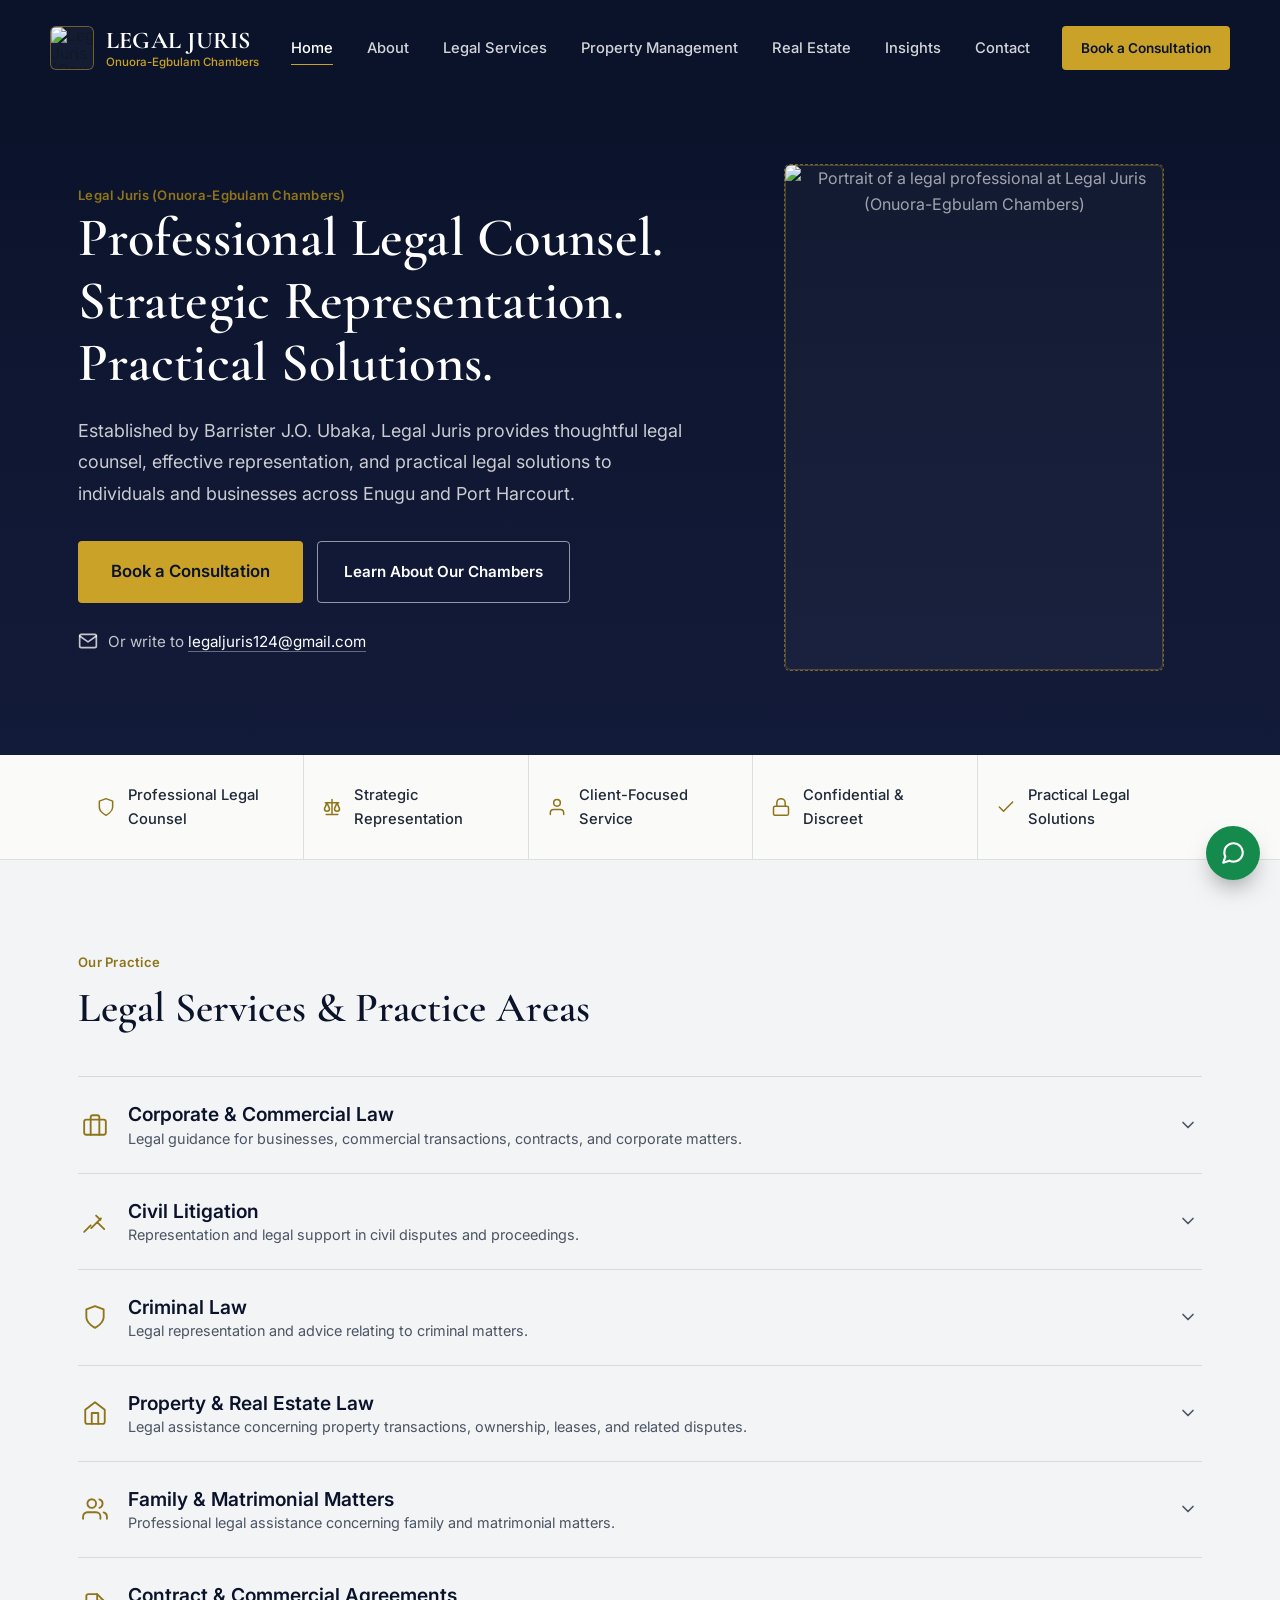
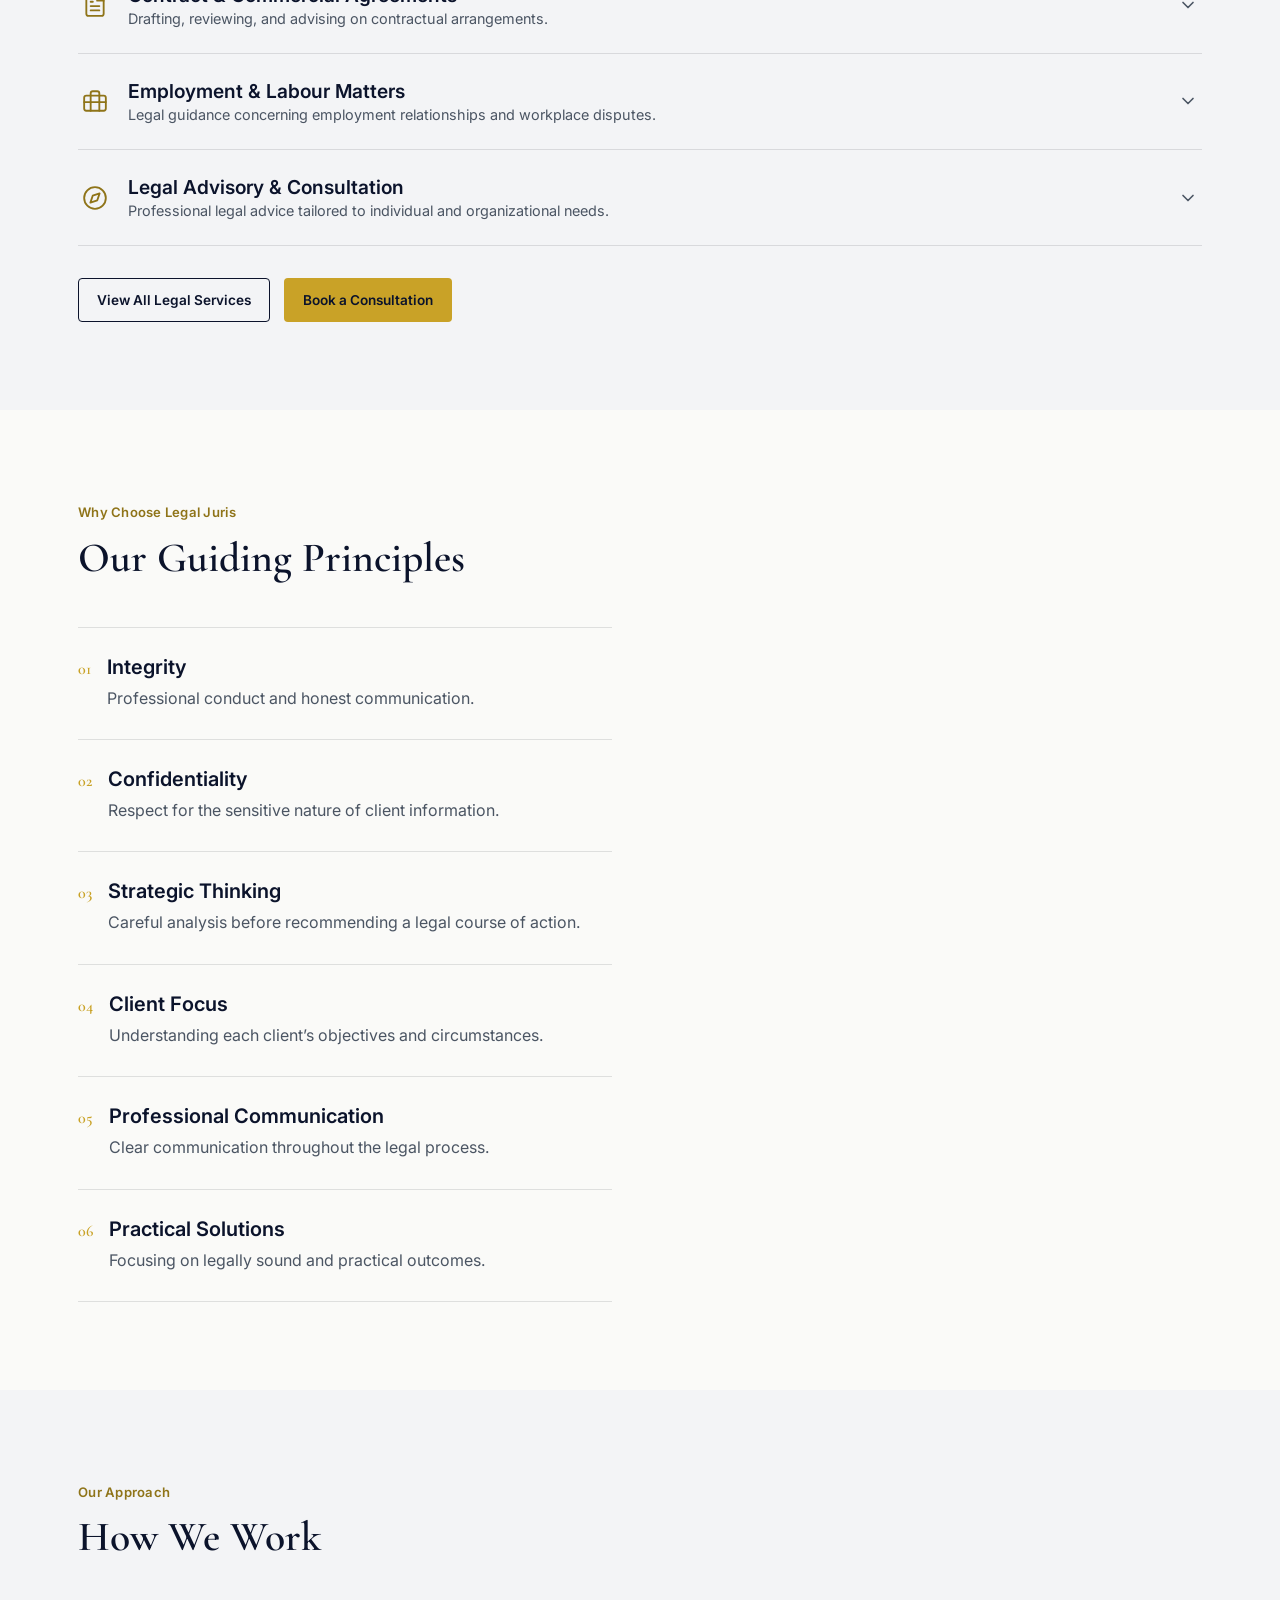
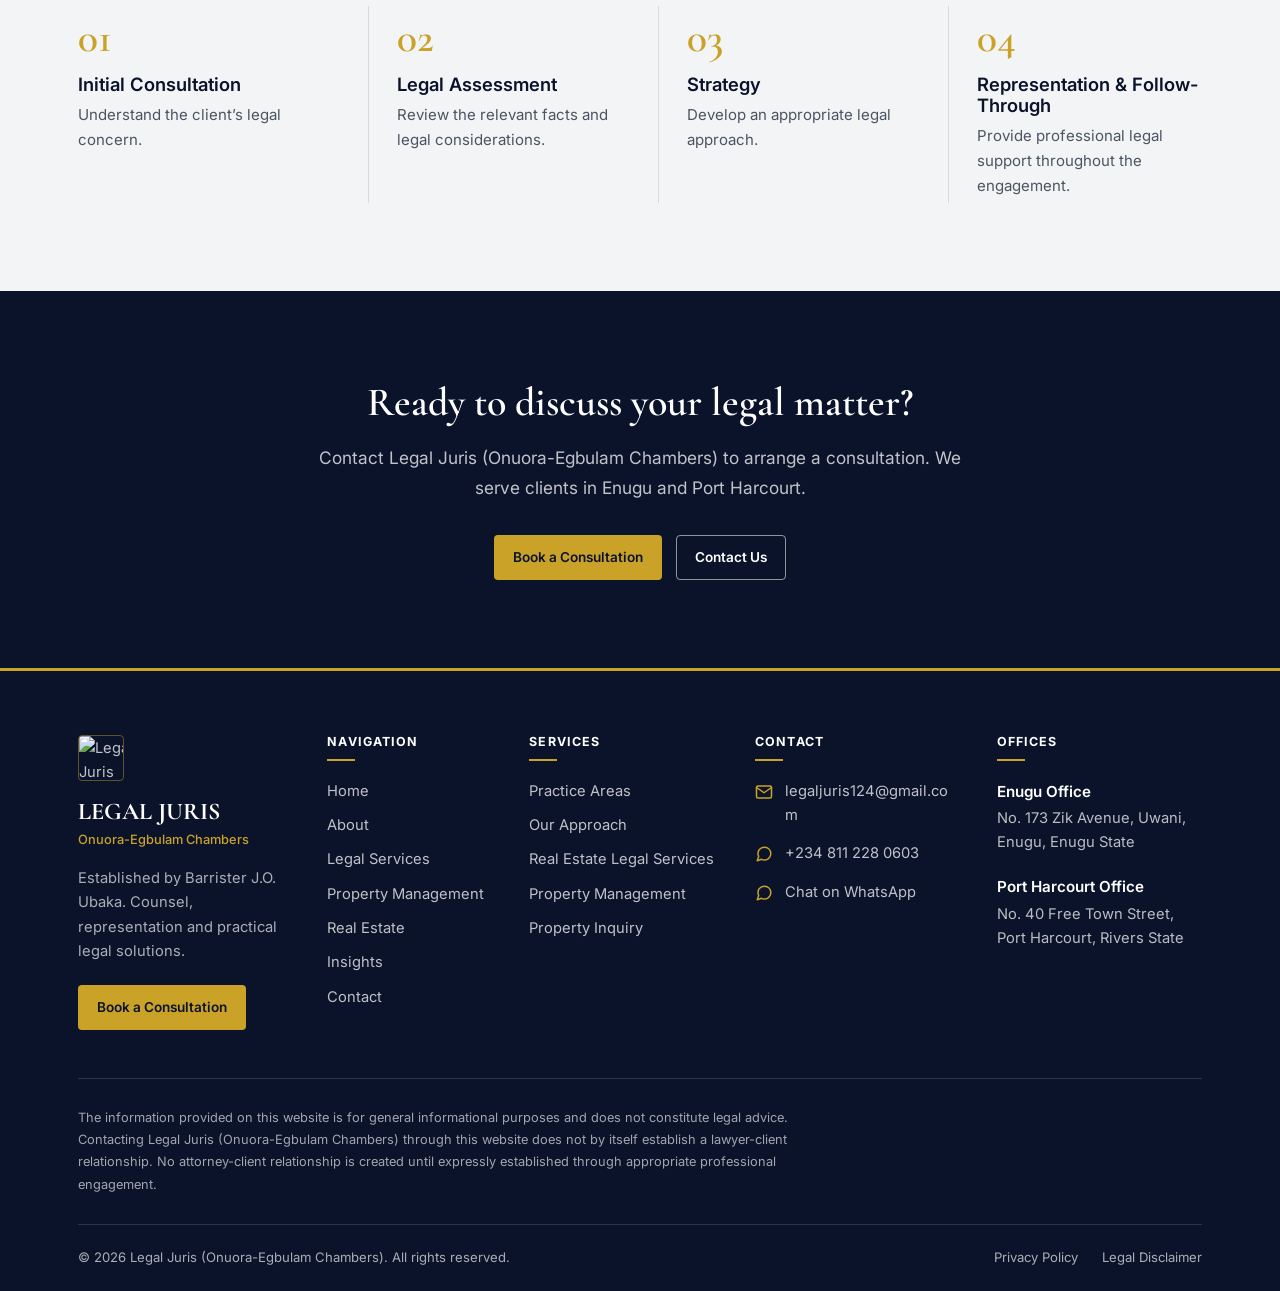
==== commit d1d73a5e: "added logo" ====
--- a/index.html
+++ b/index.html
@@ -10,7 +10,7 @@
 <meta property="og:title" content="Legal Juris (Onuora-Egbulam Chambers) | Professional Legal Practice">
 <meta property="og:description" content="Professional legal counsel, strategic representation, and practical legal solutions. Enugu and Port Harcourt offices.">
 <meta property="og:url" content="https://www.example.com/index.html">
-<meta property="og:image" content="https://res.cloudinary.com/dtxdhkaqs/image/upload/v1790154562/Barr._J.O_Ubaka_sa1ir5.jpg">
+<meta property="og:image" content="https://res.cloudinary.com/dtxdhkaqs/image/upload/v1790154377/legal_juris_portrait_kpsmwk.jpg">
 <meta name="theme-color" content="#0B132B">
 <link rel="preconnect" href="https://fonts.googleapis.com">
 <link rel="preconnect" href="https://fonts.gstatic.com" crossorigin>
@@ -46,7 +46,7 @@
       
       <span class="brand-logo-slot" role="img" aria-label="Chambers logo placeholder">
 
-        <svg viewBox="0 0 24 24" fill="none" stroke="currentColor" stroke-width="1.6" stroke-linecap="round" stroke-linejoin="round" aria-hidden="true"><path d="M12 3v18M5 21h14M4 7h16M6 7l-3 7a3 3 0 0 0 6 0zM18 7l-3 7a3 3 0 0 0 6 0z"/></svg>
+        <img src="https://res.cloudinary.com/dtxdhkaqs/image/upload/v1790518043/legal-juris-crest_lubbqf.png" alt="Legal Juris (Onuora-Egbulam Chambers) crest" loading="lazy">
       </span>
       <span class="brand-text">
         <span class="name">LEGAL JURIS</span>
@@ -164,7 +164,7 @@
 
       <div class="f-brand">
         <div class="footer-logo-slot" aria-hidden="true">
-          <svg viewBox="0 0 24 24" fill="none" stroke="currentColor" stroke-width="1.6" stroke-linecap="round" stroke-linejoin="round" aria-hidden="true"><path d="M12 3v18M5 21h14M4 7h16M6 7l-3 7a3 3 0 0 0 6 0zM18 7l-3 7a3 3 0 0 0 6 0z"/></svg>
+          <img src="https://res.cloudinary.com/dtxdhkaqs/image/upload/v1790518043/legal-juris-crest_lubbqf.png" alt="Legal Juris (Onuora-Egbulam Chambers) crest" loading="lazy">
         </div>
         <p class="fname">LEGAL JURIS</p>
         <p class="fsub">Onuora-Egbulam Chambers</p>
--- a/styles.css
+++ b/styles.css
@@ -59,7 +59,10 @@
     display:inline-flex; align-items:center; justify-content:center; gap:9px;
     padding:14px 26px; font-size:.95rem; font-weight:600; border-radius:var(--radius);
     border:1.5px solid transparent; transition:background-color .18s ease, color .18s ease, border-color .18s ease, transform .12s ease;
-    white-space:nowrap;
+    white-space:nowrap; min-width:0; max-width:100%;
+  }
+  @media (max-width:600px){
+    .btn{ white-space:normal; width:100%; }
   }
   .btn:active{ transform:translateY(1px); }
   .btn-gold{ background:var(--gold); color:var(--navy); }
@@ -97,10 +100,10 @@
   .brand{ display:flex; align-items:center; gap:12px; line-height:1.1; }
   .brand-text{ display:flex; flex-direction:column; }
   .brand-logo-slot{
-    width:44px; height:44px; flex:none; border:1.5px dashed rgba(201,162,39,.6); border-radius:6px;
-    display:flex; align-items:center; justify-content:center; background:rgba(255,255,255,.04);
-  }
-  .brand-logo-slot svg{ width:20px; height:20px; color:var(--gold); opacity:.85; }
+    width:44px; height:44px; flex:none; border:1.5px solid rgba(201,162,39,.5); border-radius:6px;
+    display:grid; place-items:center; background:rgba(255,255,255,.04); overflow:hidden;
+  }
+  .brand-logo-slot img{ width:100%; height:100%; object-fit:contain; display:block; }
   .brand .name{ font-family:var(--serif); font-weight:700; font-size:1.5rem; color:var(--white); letter-spacing:.01em; }
   .brand .sub{ font-size:.72rem; color:var(--gold); margin-top:2px; font-weight:500; }
 
@@ -312,6 +315,7 @@
     width:100%;
     margin:0 auto;
     isolation:isolate;
+    overflow:hidden;
   }
 
   /* Gold arch outline behind the portrait */
@@ -537,8 +541,8 @@
   .check-grid svg{ color:var(--gold-dim); flex:none; margin-top:2px; }
   @media (min-width:700px){ .check-grid{ grid-template-columns:1fr 1fr; column-gap:32px; } }
 
-  .cat-row{ display:flex; flex-wrap:wrap; gap:12px; margin-top:26px; }
-  .cat-row span{ font-size:.85rem; font-weight:600; color:var(--navy); border:1px solid var(--line); border-radius:100px; padding:10px 20px; background:var(--white); }
+.cat-row{ display:flex; flex-wrap:wrap; gap:12px; margin-top:26px; }
+  .cat-row span{ font-size:.85rem; font-weight:600; color:var(--navy); border:1px solid var(--line); border-radius:100px; padding:10px 20px; background:var(--white); max-width:100%; overflow-wrap:anywhere; }
 
   .process-row{ display:grid; grid-template-columns:1fr; gap:0; }
   .process-row .approach-step{ padding:34px 0; border-top:1px solid var(--line); opacity:0; transform:translateY(14px); transition:opacity .55s ease, transform .55s ease; }
@@ -568,10 +572,9 @@
 
   .footer-logo-slot{
     width:46px; height:46px; display:grid; place-items:center; margin-bottom:18px;
-    border:1px solid rgba(201,162,39,.45); border-radius:var(--radius); color:var(--gold);
-  }
-  .footer-logo-slot svg{ width:24px; height:24px; }
-  .footer-logo-slot img{ width:100%; height:100%; object-fit:contain; }
+    border:1px solid rgba(201,162,39,.45); border-radius:var(--radius); overflow:hidden;
+  }
+  .footer-logo-slot img{ width:100%; height:100%; object-fit:contain; display:block; }
   .f-brand .fname{ font-family:var(--serif); color:var(--white); font-size:1.5rem; font-weight:700; line-height:1.1; }
   .f-brand .fsub{ color:var(--gold); font-size:.8rem; font-weight:500; margin-top:4px; }
   .f-brand .est{ margin-top:16px; color:rgba(255,255,255,.66); max-width:34ch; }
@@ -583,8 +586,8 @@
   }
   .footer-grid .fhead::after{ content:""; position:absolute; left:0; bottom:0; width:28px; height:2px; background:var(--gold); }
 
-  .footer-links li + li{ margin-top:10px; }
-  .footer-links a{ display:inline-block; }
+.footer-links li + li{ margin-top:10px; }
+  .footer-links a{ display:inline-block; max-width:100%; overflow-wrap:anywhere; }
   @media (min-width:1024px){ .footer-links a{ white-space:nowrap; } }
 
   .footer-contact-item{ display:flex; align-items:flex-start; gap:12px; }
